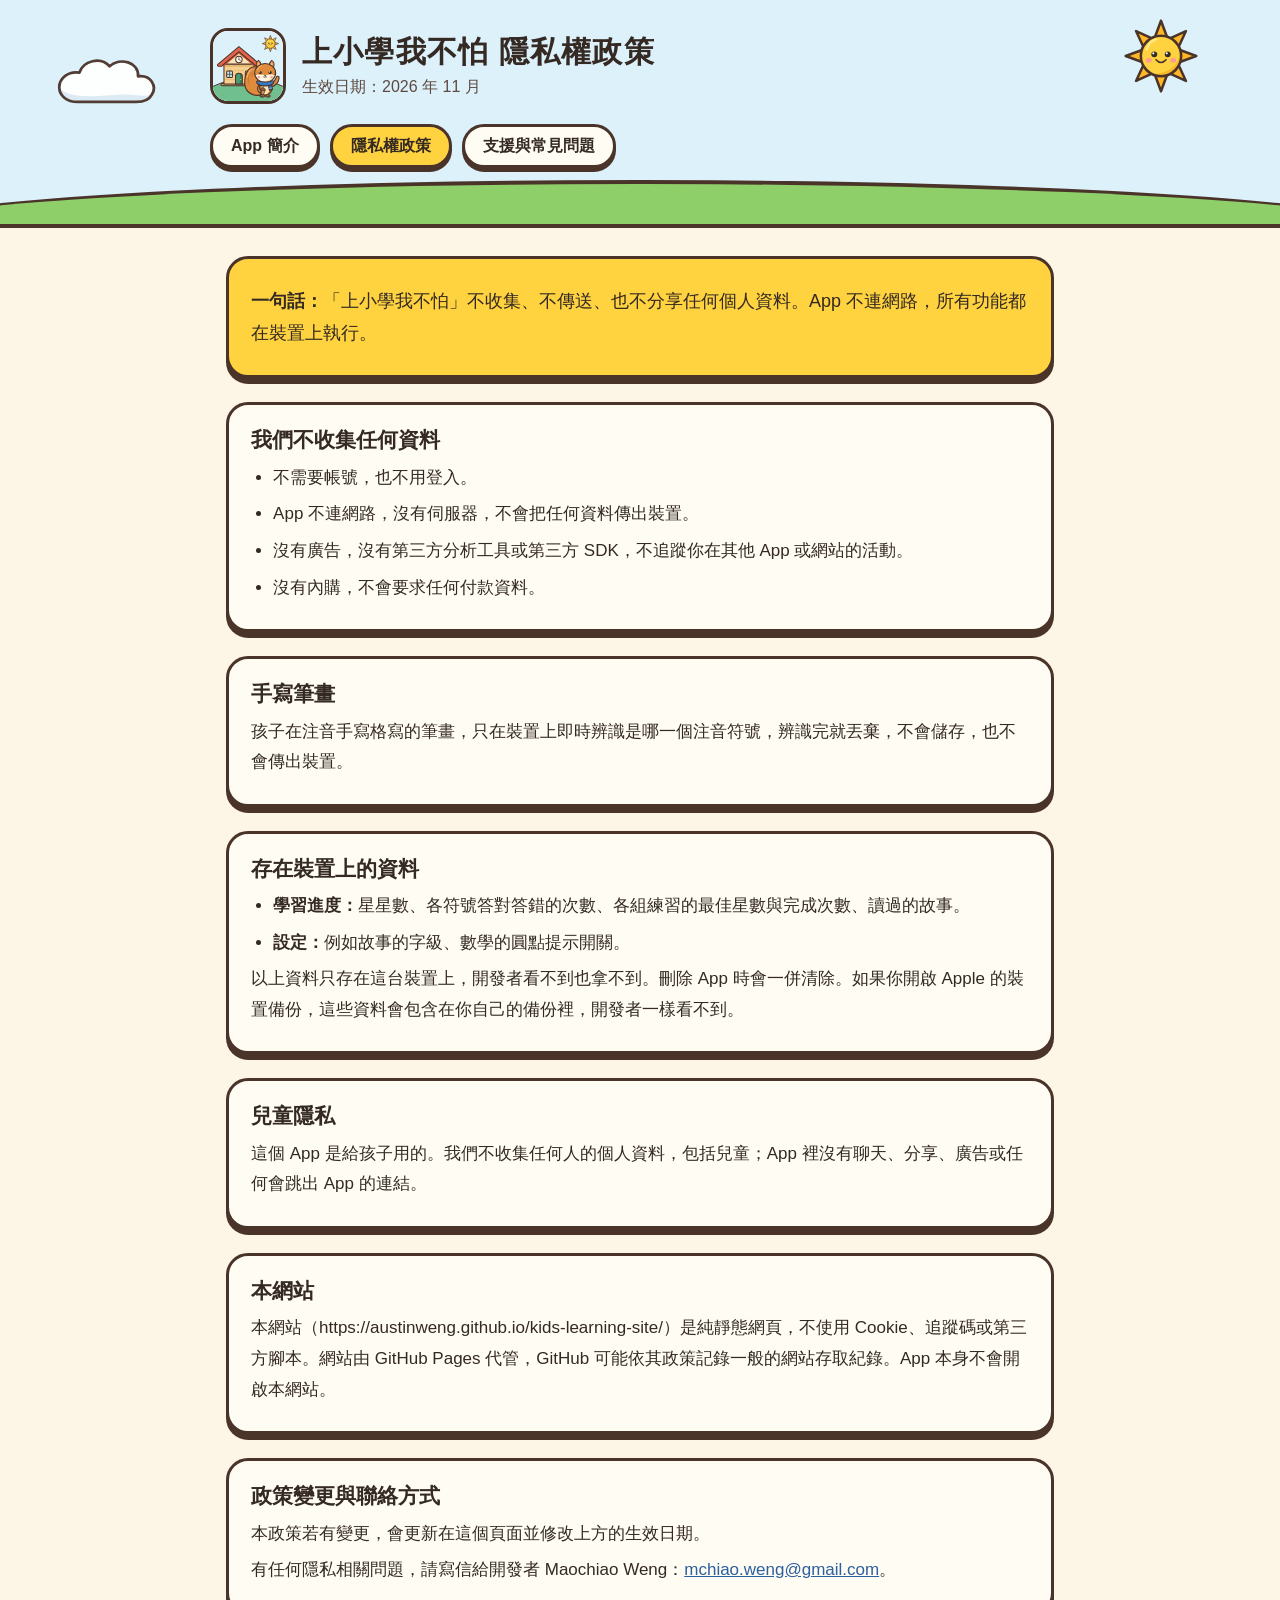
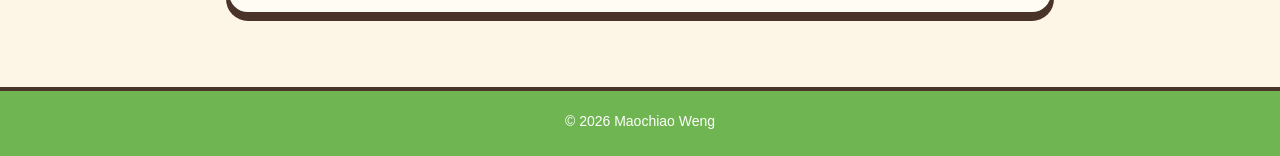
==== privacy.html @ 8bcc9efc "上小學我不怕：App 簡介、隱私權政策、支援頁 內容來自 App repo 的 site/ 資料夾。  Co-Authored-By: Claude Fable 5.2 <noreply@anthro" ====
<!doctype html>
<html lang="zh-Hant">
<head>
<meta charset="utf-8">
<meta name="viewport" content="width=device-width, initial-scale=1">
<title>上小學我不怕 隱私權政策</title>
<meta name="description" content="上小學我不怕不收集、不傳送、不分享任何個人資料。App 不連網路、沒有帳號、沒有廣告、沒有內購。">
<link rel="icon" href="img/app-icon.svg" type="image/svg+xml">
<link rel="stylesheet" href="style.css">
</head>
<body>
<header class="hero">
  <img class="cloud" src="img/cloud.svg" alt="">
  <img class="sun" src="img/sun-smile.svg" alt="">
  <div class="hero-inner">
    <div class="brand">
      <img src="img/app-icon.svg" alt="上小學我不怕的 App 圖示">
      <div>
        <h1>上小學我不怕 隱私權政策</h1>
        <p>生效日期：2026 年 11 月</p>
      </div>
    </div>
    <nav class="pages" aria-label="頁面">
      <a href="index.html">App 簡介</a>
      <a href="privacy.html" aria-current="page">隱私權政策</a>
      <a href="support.html">支援與常見問題</a>
    </nav>
  </div>
</header>

<main>
  <section class="summary">
    <p><strong>一句話：</strong>「上小學我不怕」不收集、不傳送、也不分享任何個人資料。App 不連網路，所有功能都在裝置上執行。</p>
  </section>

  <section>
    <h2>我們不收集任何資料</h2>
    <ul>
      <li>不需要帳號，也不用登入。</li>
      <li>App 不連網路，沒有伺服器，不會把任何資料傳出裝置。</li>
      <li>沒有廣告，沒有第三方分析工具或第三方 SDK，不追蹤你在其他 App 或網站的活動。</li>
      <li>沒有內購，不會要求任何付款資料。</li>
    </ul>
  </section>

  <section>
    <h2>手寫筆畫</h2>
    <p>孩子在注音手寫格寫的筆畫，只在裝置上即時辨識是哪一個注音符號，辨識完就丟棄，不會儲存，也不會傳出裝置。</p>
  </section>

  <section>
    <h2>存在裝置上的資料</h2>
    <ul>
      <li><strong>學習進度：</strong>星星數、各符號答對答錯的次數、各組練習的最佳星數與完成次數、讀過的故事。</li>
      <li><strong>設定：</strong>例如故事的字級、數學的圓點提示開關。</li>
    </ul>
    <p>以上資料只存在這台裝置上，開發者看不到也拿不到。刪除 App 時會一併清除。如果你開啟 Apple 的裝置備份，這些資料會包含在你自己的備份裡，開發者一樣看不到。</p>
  </section>

  <section>
    <h2>兒童隱私</h2>
    <p>這個 App 是給孩子用的。我們不收集任何人的個人資料，包括兒童；App 裡沒有聊天、分享、廣告或任何會跳出 App 的連結。</p>
  </section>

  <section>
    <h2>本網站</h2>
    <p>本網站（https://austinweng.github.io/kids-learning-site/）是純靜態網頁，不使用 Cookie、追蹤碼或第三方腳本。網站由 GitHub Pages 代管，GitHub 可能依其政策記錄一般的網站存取紀錄。App 本身不會開啟本網站。</p>
  </section>

  <section>
    <h2>政策變更與聯絡方式</h2>
    <p>本政策若有變更，會更新在這個頁面並修改上方的生效日期。</p>
    <p>有任何隱私相關問題，請寫信給開發者 Maochiao Weng：<a href="mailto:mchiao.weng@gmail.com">mchiao.weng@gmail.com</a>。</p>
  </section>
</main>

<footer>© 2026 Maochiao Weng</footer>
</body>
</html>
---- style.css ----
/* 上小學我不怕：簡介、隱私權政策、支援頁共用樣式。
   配色沿用 App 的卡通風（App/Shared/Theme.swift）：天空藍底、暖白紙卡、深咖啡粗外框與實色陰影。
   只用系統字型，不引用任何外部字型、腳本或追蹤碼。 */
:root {
  --sky: #ddf1fb;
  --paper: #fdf6e7;
  --card: #fffcf4;
  --ink: #342a23;
  --ink-soft: #5e4a40;
  --outline: #4a342a;
  --zhuyin: #e5634a;
  --zhuyin-light: #fbe1da;
  --story: #489871;
  --story-light: #ddefe4;
  --math: #3b78c4;
  --math-light: #dce8f7;
  --language: #7e57c2;
  --language-light: #ece3f7;
  --sunny: #ffd23f;
  --grass: #8fcf6a;
  --grass-deep: #6fb551;
}
* { box-sizing: border-box; }
html { background: var(--paper); }
body {
  margin: 0;
  background: var(--paper);
  color: var(--ink);
  font-family: -apple-system, BlinkMacSystemFont, "PingFang TC", "Noto Sans TC", "Microsoft JhengHei", sans-serif;
  font-size: 17px;
  line-height: 1.8;
  -webkit-text-size-adjust: 100%;
}
img { max-width: 100%; height: auto; }

/* 頁首：天空＋山丘 */
.hero {
  position: relative;
  overflow: hidden;
  background: var(--sky);
  border-bottom: 4px solid var(--outline);
  padding: 28px 16px 56px;
}
.hero::after {
  content: "";
  position: absolute; left: -10%; right: -10%; bottom: -60px; height: 100px;
  background: var(--grass);
  border-top: 4px solid var(--outline);
  border-radius: 50% 50% 0 0;
}
.hero .sun { position: absolute; top: 14px; right: 6%; width: 84px; }
.hero .cloud { position: absolute; top: 48px; left: 4%; width: 110px; opacity: .95; }
.hero-inner { position: relative; z-index: 1; max-width: 860px; margin: 0 auto; }
.brand { display: flex; align-items: center; gap: 16px; }
.brand img { width: 76px; height: 76px; border-radius: 18px; border: 3px solid var(--outline); flex: none; background: #fff; }
.brand h1 { margin: 0; font-size: 30px; line-height: 1.25; font-weight: 900; letter-spacing: .04em; }
.brand p { margin: 4px 0 0; color: var(--ink-soft); font-size: 16px; line-height: 1.5; }

/* 導覽：貼紙膠囊 */
nav.pages { display: flex; flex-wrap: wrap; gap: 10px; margin-top: 20px; }
nav.pages a {
  display: inline-block;
  padding: 6px 18px;
  border-radius: 999px;
  background: var(--card);
  color: var(--ink);
  border: 3px solid var(--outline);
  box-shadow: 0 4px 0 var(--outline);
  text-decoration: none;
  font-weight: 700;
  font-size: 16px;
  line-height: 1.6;
}
nav.pages a[aria-current="page"] { background: var(--sunny); }
nav.pages a:active { transform: translateY(3px); box-shadow: 0 1px 0 var(--outline); }

main { max-width: 860px; margin: 0 auto; padding: 28px 16px 48px; }

/* 貼紙卡片 */
section {
  background: var(--card);
  border: 3px solid var(--outline);
  border-radius: 22px;
  box-shadow: 0 6px 0 var(--outline);
  padding: 20px 22px;
  margin: 0 0 24px;
}
h2 { margin: 0 0 8px; font-size: 21px; line-height: 1.4; font-weight: 800; }
h3 { margin: 18px 0 4px; font-size: 17px; line-height: 1.5; font-weight: 800; }
p, li { margin: 6px 0; }
ul { padding-left: 1.3em; margin: 6px 0; }
a { color: #2c5f9e; }
.summary { background: var(--sunny); font-size: 18px; }
.muted { color: var(--ink-soft); font-size: 15px; }
code, .addr { font-family: ui-monospace, SFMono-Regular, Menlo, monospace; font-size: .95em; word-break: break-all; }

/* 四個單元卡 */
.modules { display: grid; grid-template-columns: repeat(2, minmax(0, 1fr)); gap: 18px; margin: 0 0 24px; }
.module { margin: 0; padding: 16px 16px 14px; text-align: left; }
.module .head { display: flex; align-items: center; gap: 12px; margin-bottom: 4px; }
.module .head img { width: 64px; height: 64px; flex: none; border-radius: 50%; padding: 4px; }
.module h2 { margin: 0; font-size: 22px; }
.module.zhuyin .head img { background: var(--zhuyin-light); }
.module.story .head img { background: var(--story-light); }
.module.math .head img { background: var(--math-light); }
.module.language .head img { background: var(--language-light); }
.module.zhuyin h2 { color: #b8432e; }
.module.story h2 { color: #2f6e50; }
.module.math h2 { color: #2c5f9e; }
.module.language h2 { color: #5e3a9a; }

/* 截圖 */
.shots { display: grid; grid-template-columns: repeat(2, minmax(0, 1fr)); gap: 14px; }
.shots figure { margin: 0; }
.shots img { display: block; width: 100%; border: 3px solid var(--outline); border-radius: 14px; background: #fff; }
.shots figcaption { font-size: 14px; color: var(--ink-soft); text-align: center; margin-top: 4px; }

/* 常見問題 */
.faq h3:first-of-type { margin-top: 6px; }

footer {
  background: var(--grass-deep);
  border-top: 4px solid var(--outline);
  color: #fff;
  text-align: center;
  font-size: 14px;
  padding: 18px 16px 22px;
}
footer a { color: #fff; }

@media (max-width: 600px) {
  body { font-size: 16px; }
  .hero { padding: 20px 16px 48px; }
  .hero .sun, .hero .cloud { display: none; }   /* 窄螢幕不放，避免壓到標題 */
  .brand img { width: 60px; height: 60px; border-radius: 14px; }
  .brand h1 { font-size: 24px; }
  .brand p { font-size: 14px; }
  section { padding: 16px 16px; border-radius: 18px; }
  .modules, .shots { grid-template-columns: minmax(0, 1fr); }
}
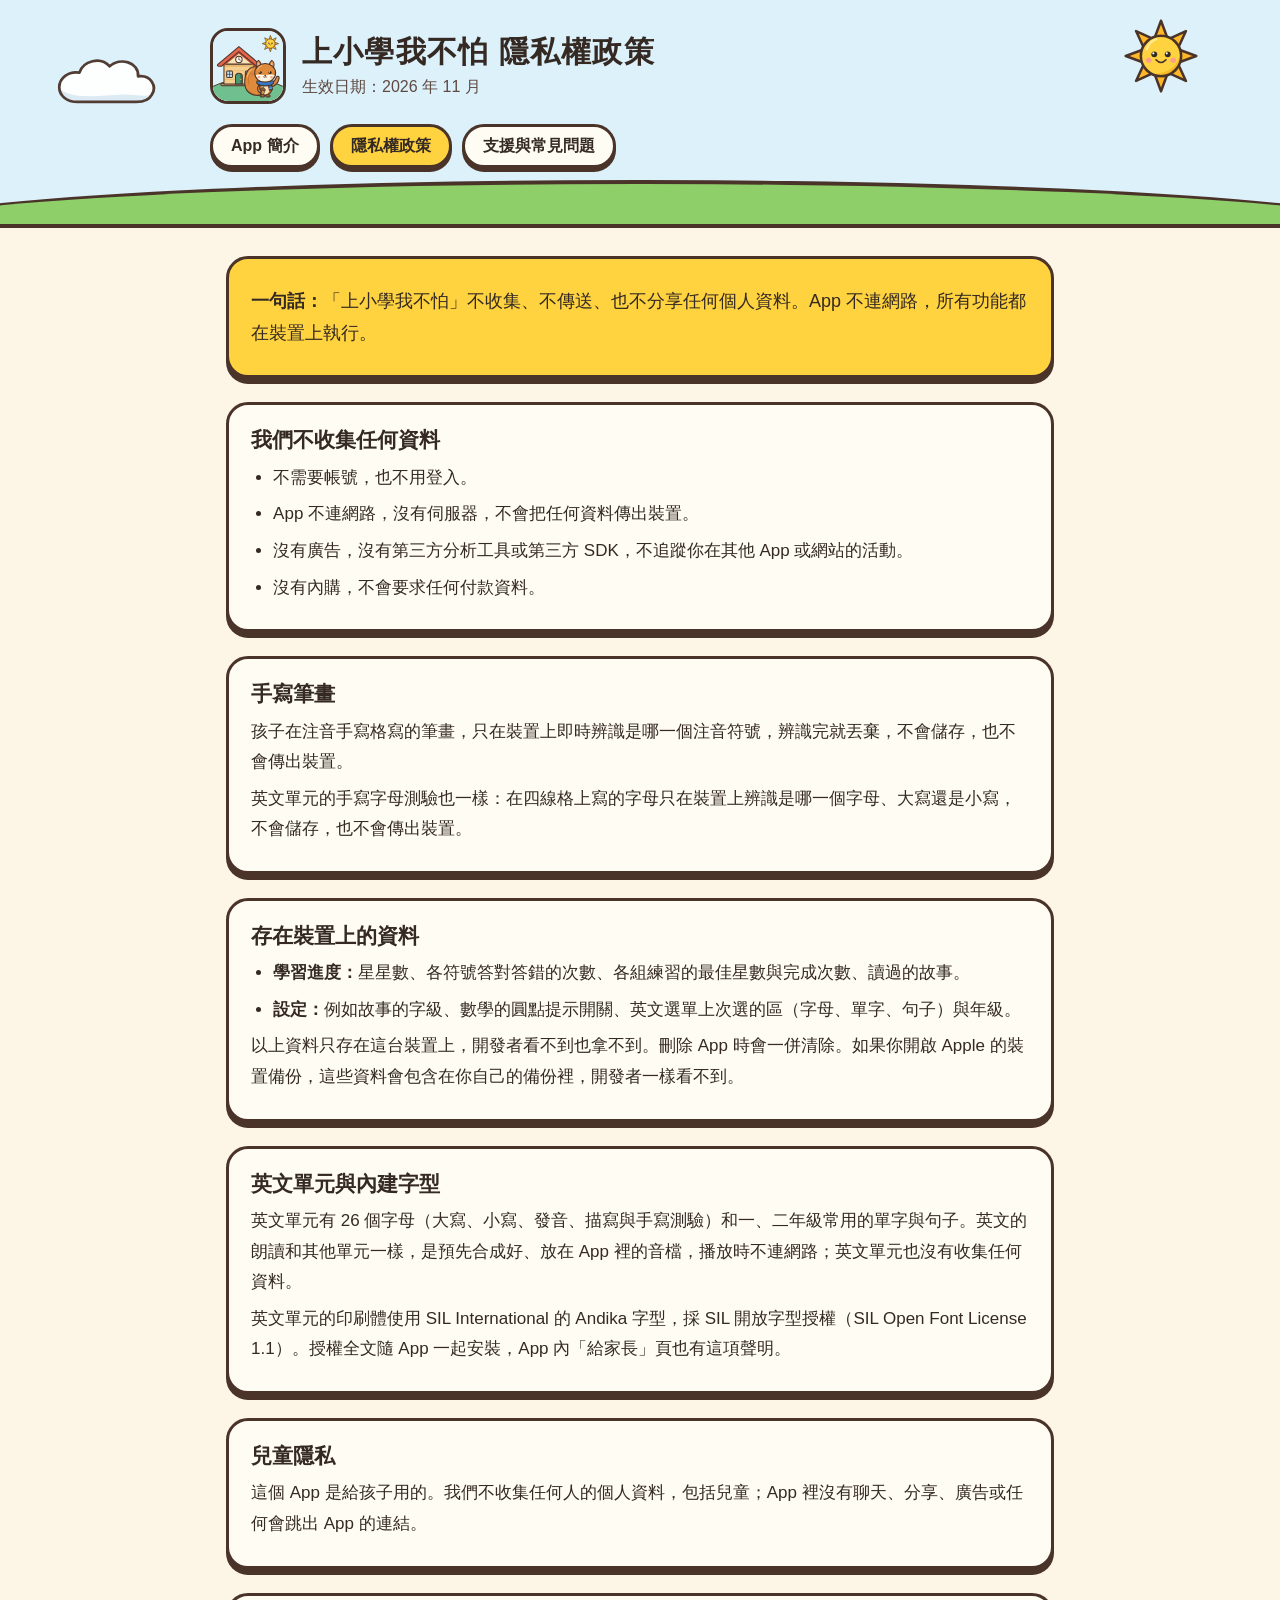
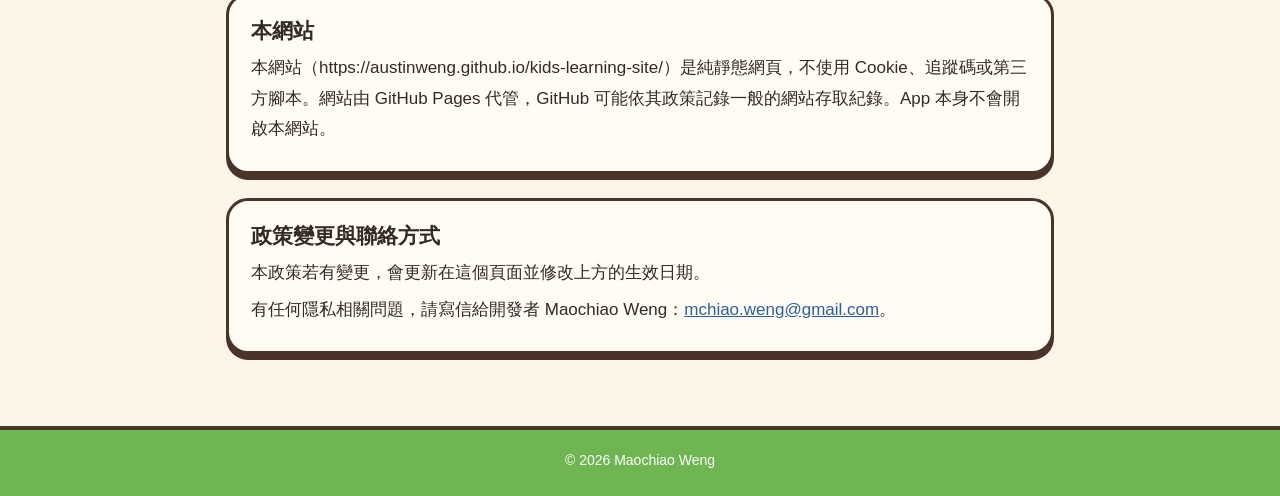
==== commit 64306c6b: "上小學我不怕：更新成 1.1.0 的內容（五個單元） - App 簡介：加入英文單元、數學三個年級的直式、20 篇故事、語詞 250 題 - 隱私權政策：補英文單元與字型聲明 - 支援頁：常見問題對應" ====
--- a/privacy.html
+++ b/privacy.html
@@ -46,15 +46,22 @@
   <section>
     <h2>手寫筆畫</h2>
     <p>孩子在注音手寫格寫的筆畫，只在裝置上即時辨識是哪一個注音符號，辨識完就丟棄，不會儲存，也不會傳出裝置。</p>
+    <p>英文單元的手寫字母測驗也一樣：在四線格上寫的字母只在裝置上辨識是哪一個字母、大寫還是小寫，不會儲存，也不會傳出裝置。</p>
   </section>
 
   <section>
     <h2>存在裝置上的資料</h2>
     <ul>
       <li><strong>學習進度：</strong>星星數、各符號答對答錯的次數、各組練習的最佳星數與完成次數、讀過的故事。</li>
-      <li><strong>設定：</strong>例如故事的字級、數學的圓點提示開關。</li>
+      <li><strong>設定：</strong>例如故事的字級、數學的圓點提示開關、英文選單上次選的區（字母、單字、句子）與年級。</li>
     </ul>
     <p>以上資料只存在這台裝置上，開發者看不到也拿不到。刪除 App 時會一併清除。如果你開啟 Apple 的裝置備份，這些資料會包含在你自己的備份裡，開發者一樣看不到。</p>
+  </section>
+
+  <section>
+    <h2>英文單元與內建字型</h2>
+    <p>英文單元有 26 個字母（大寫、小寫、發音、描寫與手寫測驗）和一、二年級常用的單字與句子。英文的朗讀和其他單元一樣，是預先合成好、放在 App 裡的音檔，播放時不連網路；英文單元也沒有收集任何資料。</p>
+    <p>英文單元的印刷體使用 SIL International 的 Andika 字型，採 SIL 開放字型授權（SIL Open Font License 1.1）。授權全文隨 App 一起安裝，App 內「給家長」頁也有這項聲明。</p>
   </section>
 
   <section>
--- a/style.css
+++ b/style.css
@@ -16,6 +16,8 @@
   --math-light: #dce8f7;
   --language: #7e57c2;
   --language-light: #ece3f7;
+  --english: #12898c;
+  --english-light: #d5f0f0;
   --sunny: #ffd23f;
   --grass: #8fcf6a;
   --grass-deep: #6fb551;
@@ -94,7 +96,7 @@
 .muted { color: var(--ink-soft); font-size: 15px; }
 code, .addr { font-family: ui-monospace, SFMono-Regular, Menlo, monospace; font-size: .95em; word-break: break-all; }
 
-/* 四個單元卡 */
+/* 五個單元卡（第五張英文橫跨兩欄） */
 .modules { display: grid; grid-template-columns: repeat(2, minmax(0, 1fr)); gap: 18px; margin: 0 0 24px; }
 .module { margin: 0; padding: 16px 16px 14px; text-align: left; }
 .module .head { display: flex; align-items: center; gap: 12px; margin-bottom: 4px; }
@@ -104,10 +106,13 @@
 .module.story .head img { background: var(--story-light); }
 .module.math .head img { background: var(--math-light); }
 .module.language .head img { background: var(--language-light); }
+.module.english .head img { background: var(--english-light); }
+.module.english { grid-column: 1 / -1; }
 .module.zhuyin h2 { color: #b8432e; }
 .module.story h2 { color: #2f6e50; }
 .module.math h2 { color: #2c5f9e; }
 .module.language h2 { color: #5e3a9a; }
+.module.english h2 { color: #0b6467; }
 
 /* 截圖 */
 .shots { display: grid; grid-template-columns: repeat(2, minmax(0, 1fr)); gap: 14px; }
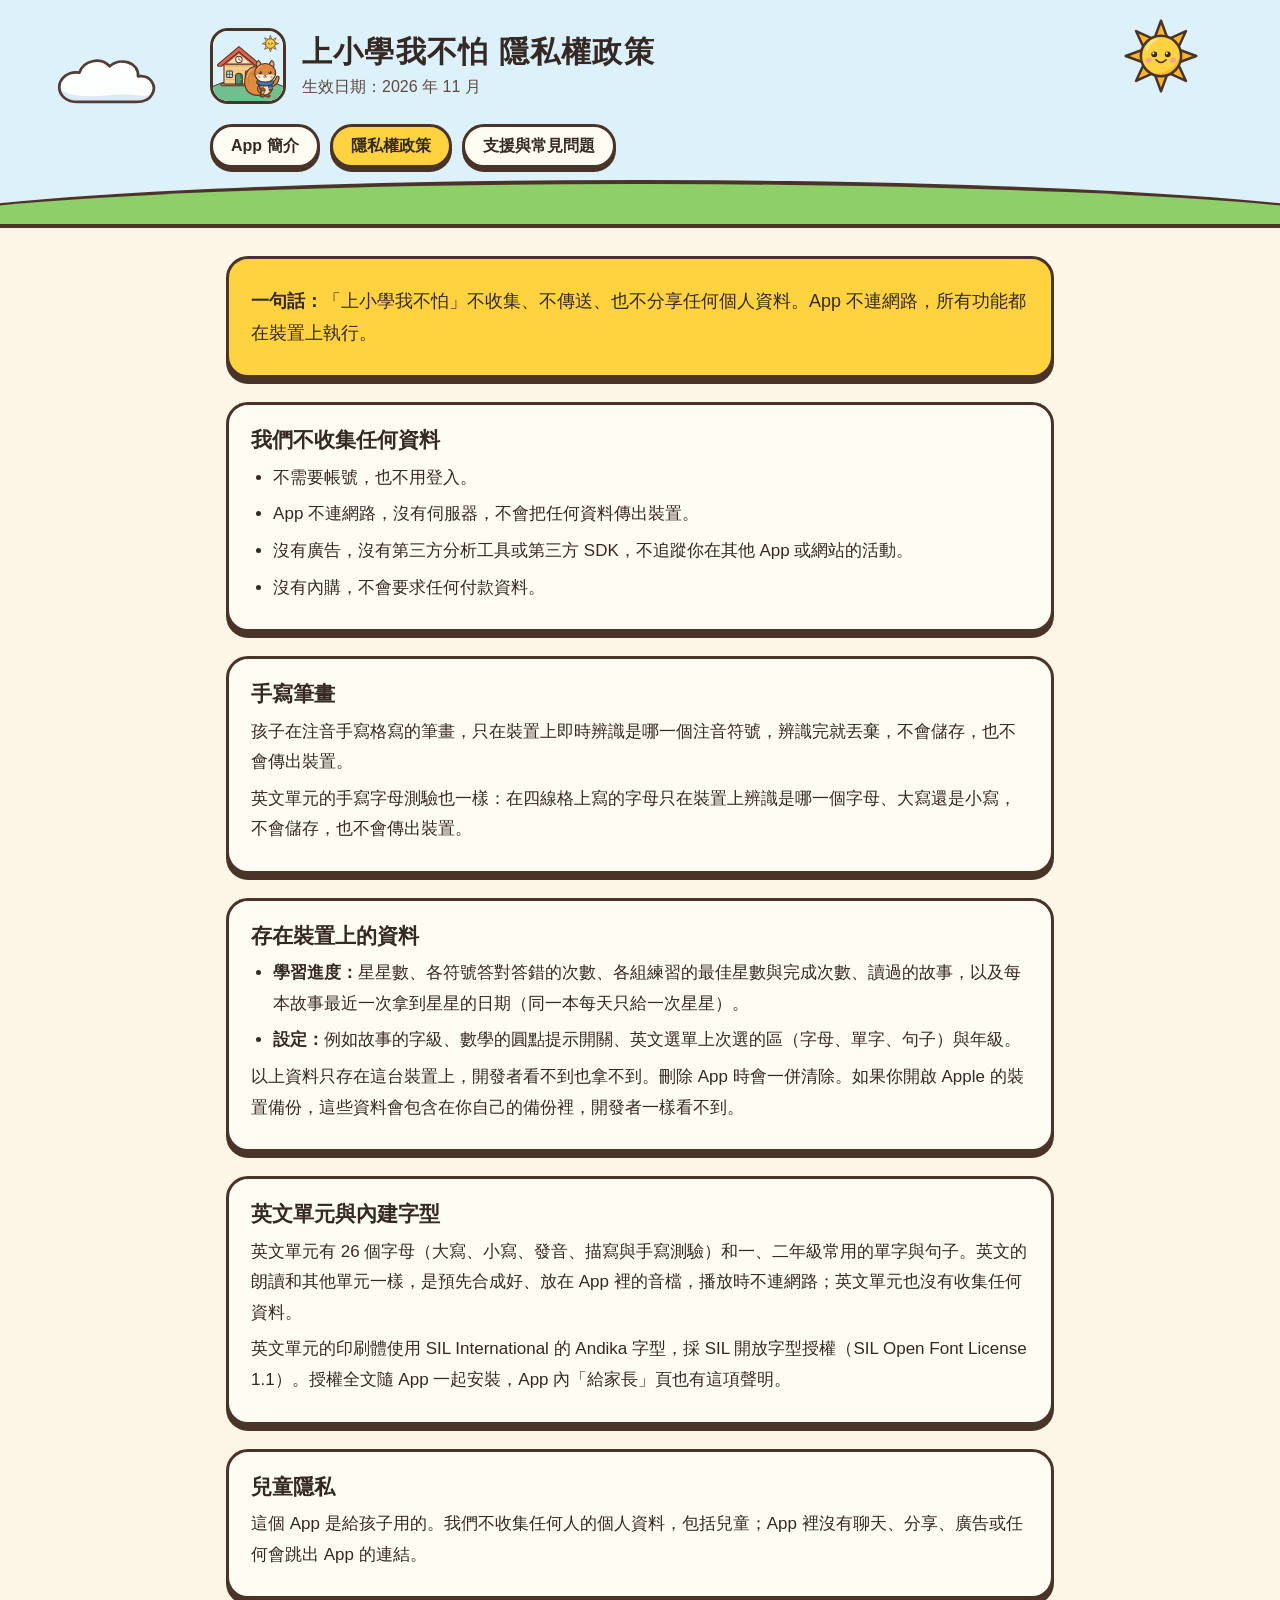
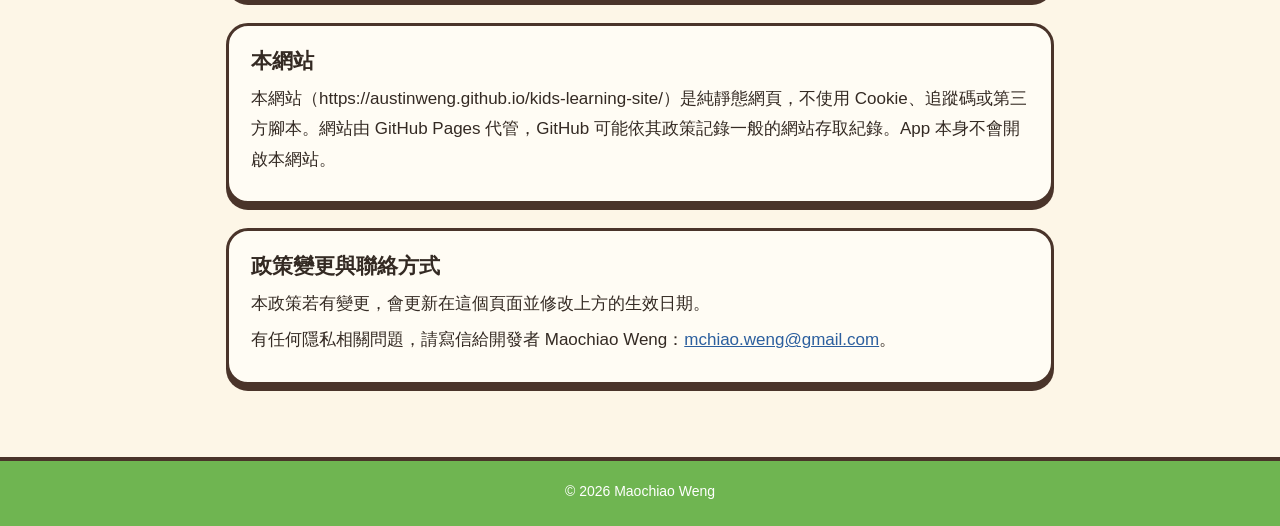
==== commit 4506d112: "隱私權政策：學習進度補上「每本故事最近一次拿到星星的日期」（1.2.0）" ====
--- a/privacy.html
+++ b/privacy.html
@@ -52,7 +52,7 @@
   <section>
     <h2>存在裝置上的資料</h2>
     <ul>
-      <li><strong>學習進度：</strong>星星數、各符號答對答錯的次數、各組練習的最佳星數與完成次數、讀過的故事。</li>
+      <li><strong>學習進度：</strong>星星數、各符號答對答錯的次數、各組練習的最佳星數與完成次數、讀過的故事，以及每本故事最近一次拿到星星的日期（同一本每天只給一次星星）。</li>
       <li><strong>設定：</strong>例如故事的字級、數學的圓點提示開關、英文選單上次選的區（字母、單字、句子）與年級。</li>
     </ul>
     <p>以上資料只存在這台裝置上，開發者看不到也拿不到。刪除 App 時會一併清除。如果你開啟 Apple 的裝置備份，這些資料會包含在你自己的備份裡，開發者一樣看不到。</p>
